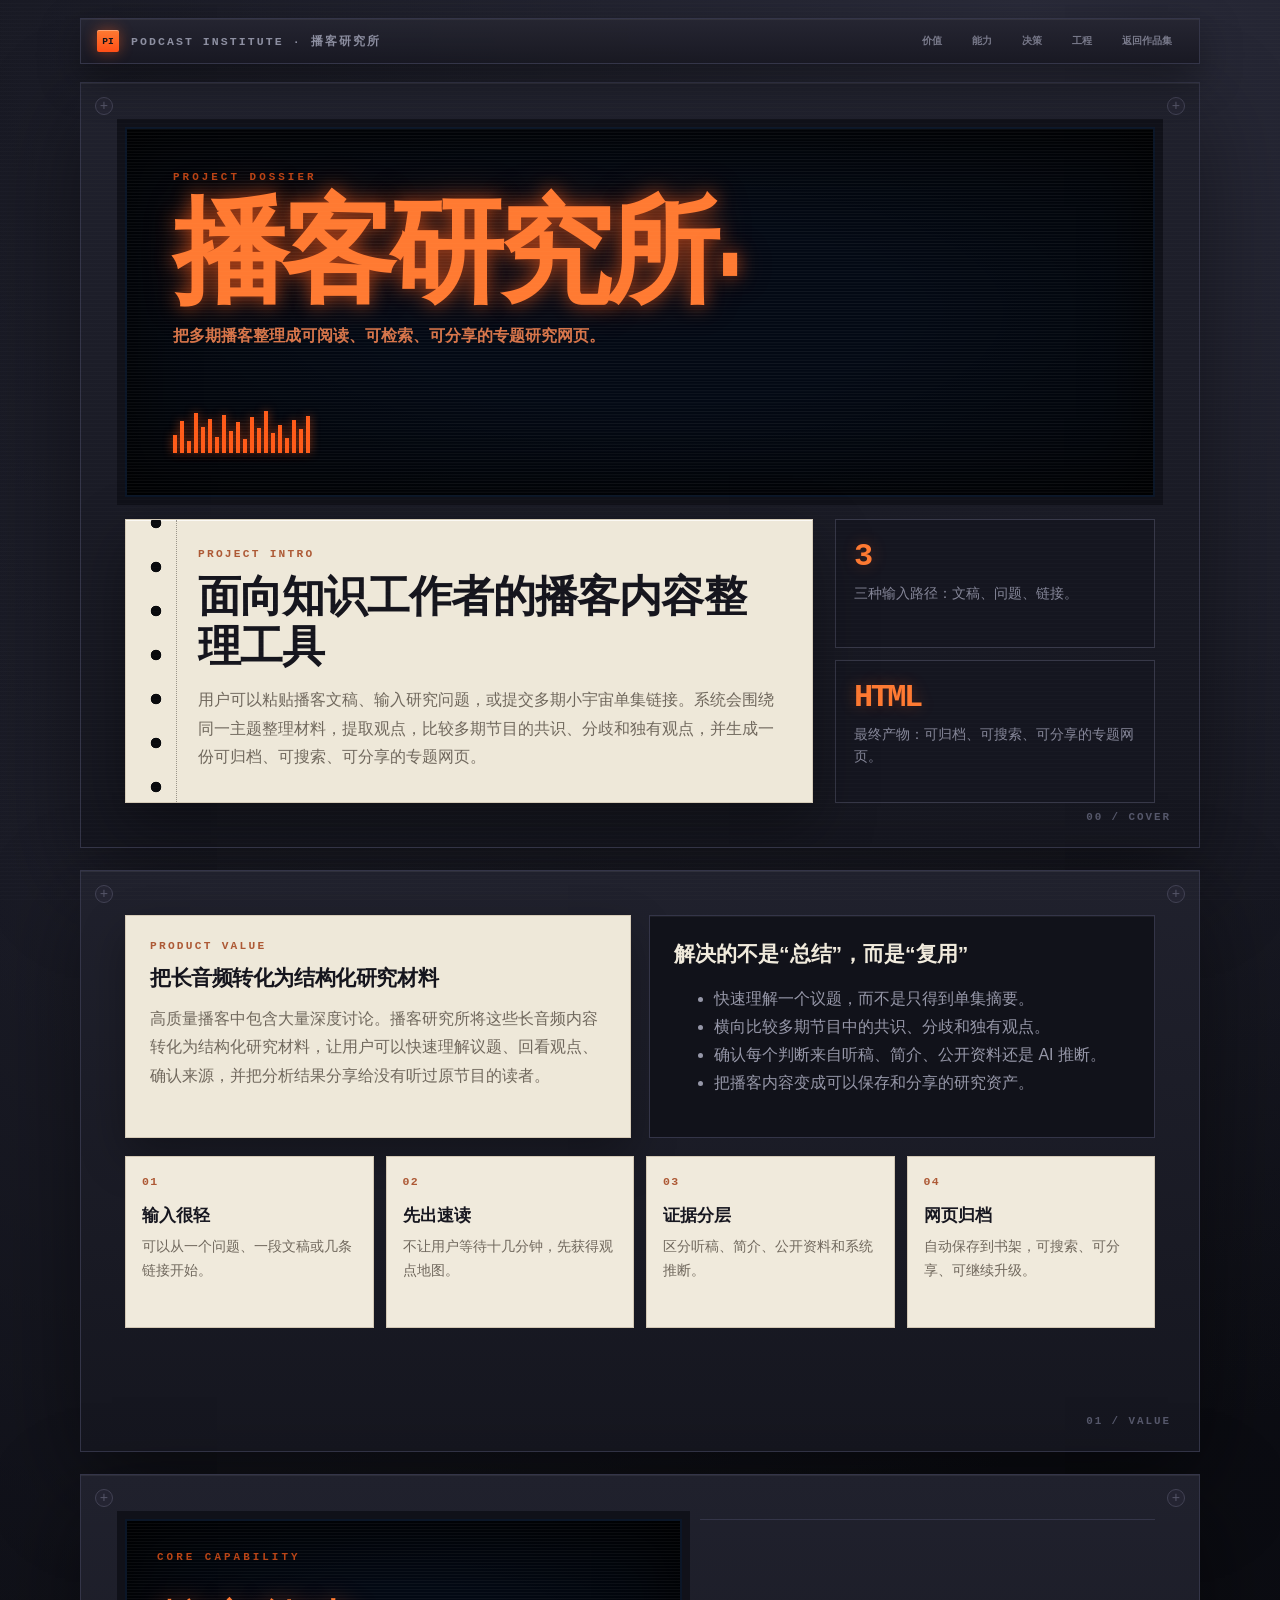
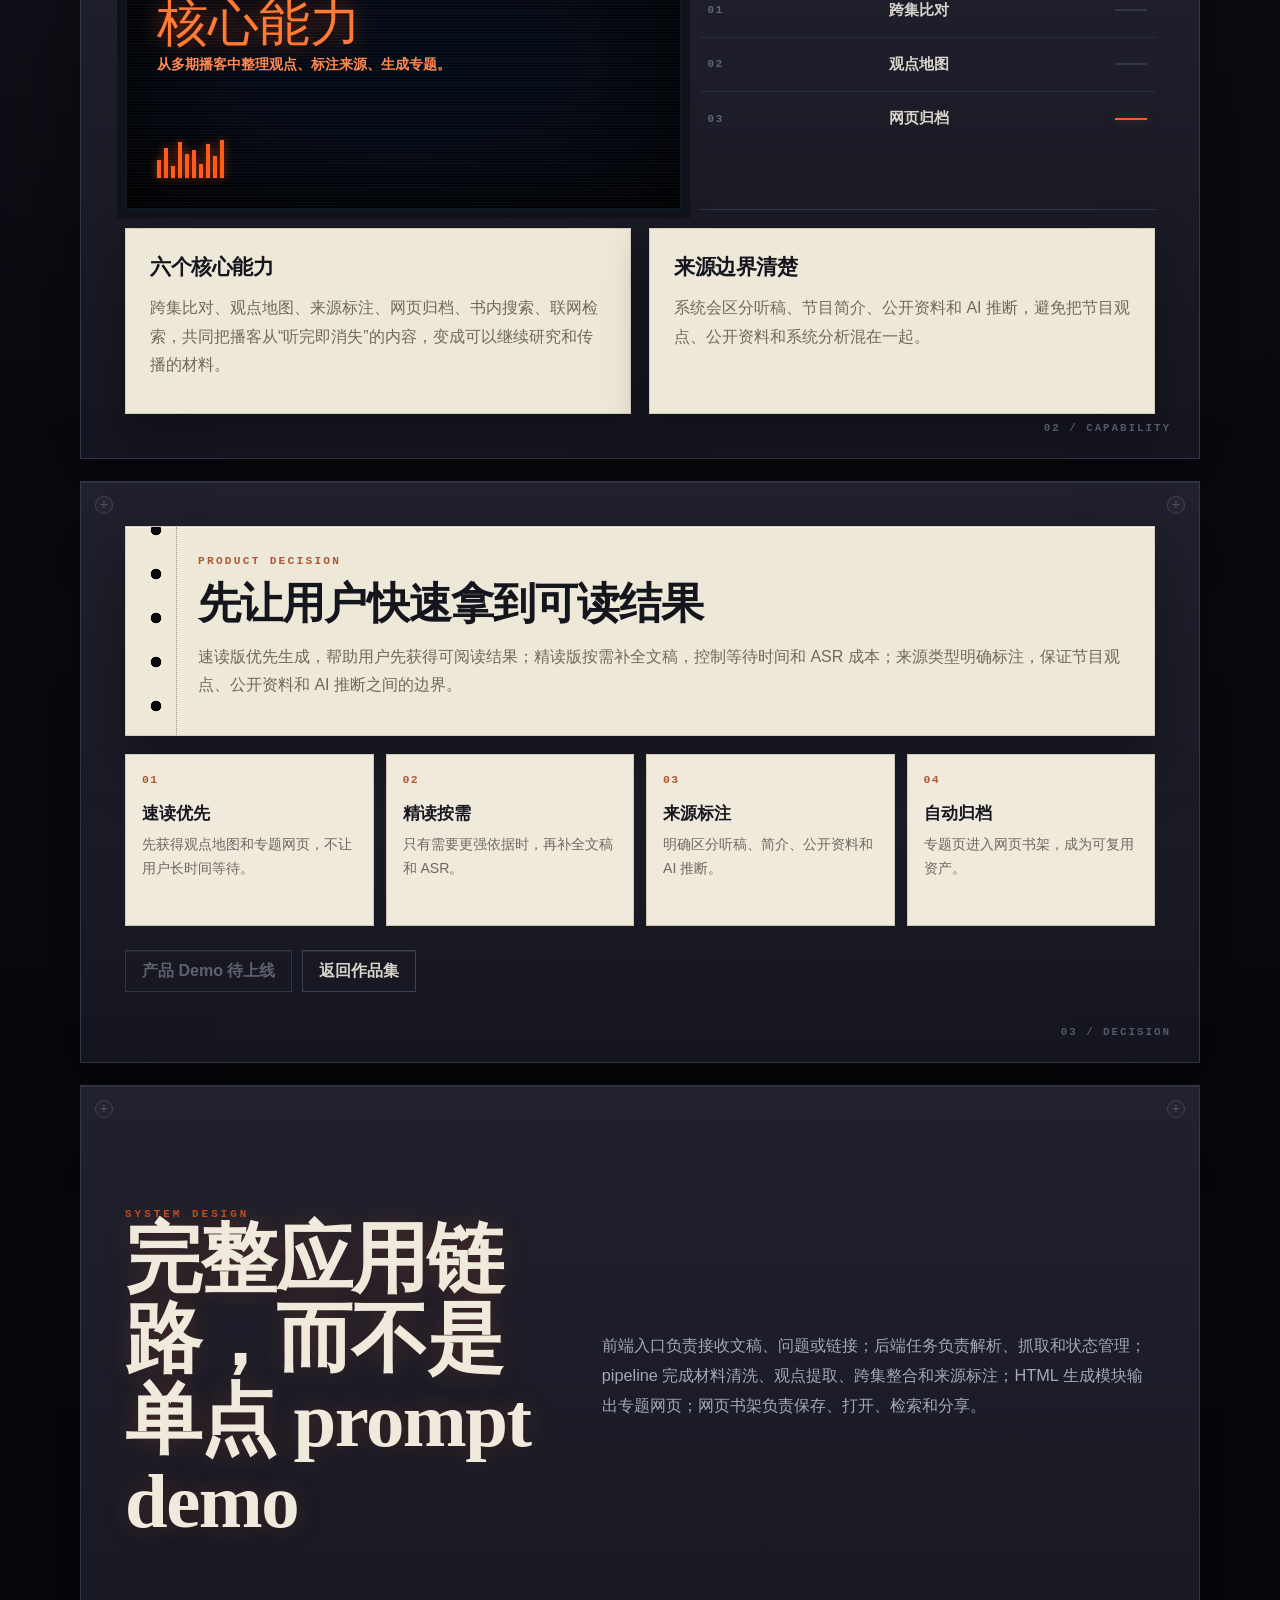
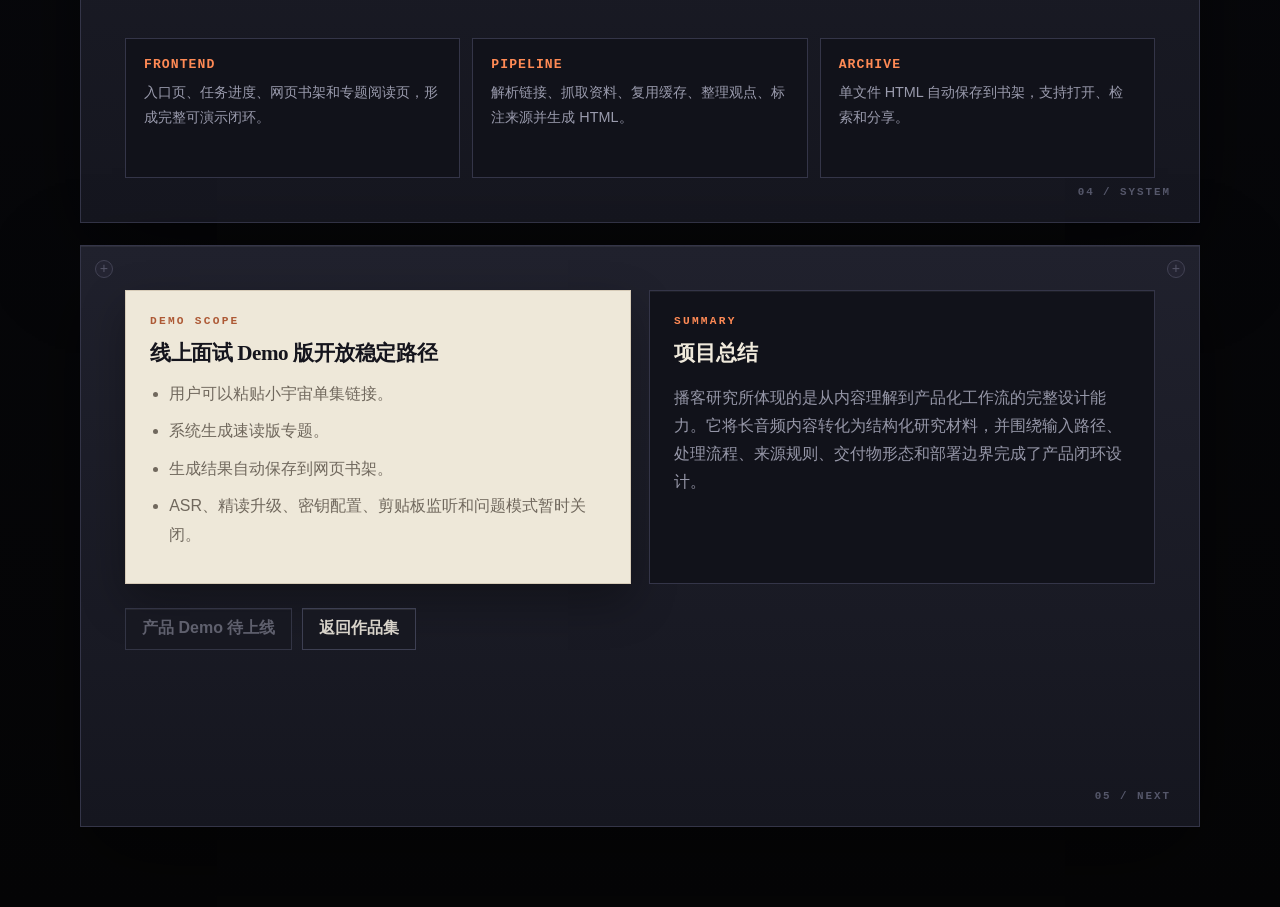
==== podcast-institute.html @ f7a34ed7 "Add Podcast Institute project page" ====
<!doctype html>
<html lang="zh-CN">
<head>
  <meta charset="utf-8">
  <meta name="viewport" content="width=device-width, initial-scale=1">
  <title>播客研究所 · 项目介绍</title>
  <style>
    :root {
      --bg:#0b0c12;
      --panel:#171822;
      --panel-2:#222331;
      --line:#343548;
      --line-soft:#252638;
      --crt:#030811;
      --orange:#ff5c1a;
      --orange-soft:#ff8a55;
      --paper:#eee8d9;
      --paper-soft:#f7f0df;
      --ink:#171720;
      --muted:#8b8c9d;
      --paper-muted:#70685d;
      --mono:"SFMono-Regular","Menlo","Monaco","Consolas","Courier New",monospace;
      --sans:"PingFang SC","Noto Sans SC",-apple-system,BlinkMacSystemFont,sans-serif;
      --serif:"Songti SC","Noto Serif SC","STSong",serif;
    }

    * { box-sizing:border-box }
    html { scroll-behavior:smooth }
    body {
      margin:0;
      min-height:100vh;
      color:#f0eadc;
      background:
        radial-gradient(circle at 80% 0%, #292a39 0, transparent 34%),
        radial-gradient(circle at 12% 22%, #1b1c27 0, transparent 30%),
        linear-gradient(180deg,#11121a 0,#08090e 62%,#050506 100%);
      font-family:var(--sans);
      overflow-x:hidden;
    }

    body::before {
      content:"";
      position:fixed;
      inset:0;
      pointer-events:none;
      background:
        repeating-linear-gradient(0deg, rgba(255,255,255,.025) 0 1px, transparent 1px 4px),
        radial-gradient(ellipse at center, transparent 35%, rgba(0,0,0,.42) 100%);
      mix-blend-mode:screen;
      opacity:.5;
      z-index:10;
    }

    a { color:inherit }

    .deck-shell {
      width:min(1120px, calc(100% - 32px));
      margin:0 auto;
      padding:18px 0 80px;
    }

    .topbar {
      position:sticky;
      top:12px;
      z-index:20;
      display:flex;
      align-items:center;
      justify-content:space-between;
      gap:16px;
      min-height:46px;
      padding:0 16px;
      border:1px solid var(--line);
      background:linear-gradient(180deg,rgba(38,38,50,.94),rgba(24,24,34,.94));
      backdrop-filter:blur(14px);
      box-shadow:0 14px 40px rgba(0,0,0,.38), inset 0 1px 0 rgba(255,255,255,.06);
    }

    .brand {
      display:flex;
      align-items:center;
      gap:12px;
      min-width:0;
      color:#8d8fa1;
      font:900 .72rem var(--mono);
      letter-spacing:.18em;
      text-transform:uppercase;
    }

    .brand-mark {
      display:grid;
      place-items:center;
      width:22px;
      height:22px;
      border-radius:2px;
      color:#12131a;
      background:linear-gradient(180deg,#ff7a32,#ff4f17);
      box-shadow:0 0 14px rgba(255,92,26,.46), inset 0 1px 0 rgba(255,255,255,.32);
      font:900 .6rem var(--mono);
      letter-spacing:0;
    }

    .nav {
      display:flex;
      align-items:center;
      gap:8px;
      color:#797a8b;
      font:900 .65rem var(--mono);
    }

    .nav a {
      padding:7px 10px;
      border:1px solid transparent;
      text-decoration:none;
      white-space:nowrap;
    }

    .nav a:hover {
      border-color:#444658;
      color:#ff8a55;
    }

    .slides {
      display:grid;
      gap:22px;
      margin-top:18px;
    }

    .slide {
      position:relative;
      min-height:580px;
      border:1px solid var(--line);
      background:linear-gradient(180deg,#20212d,#15161f);
      box-shadow:0 32px 90px rgba(0,0,0,.46), inset 0 1px 0 rgba(255,255,255,.06);
      overflow:hidden;
    }

    .slide::before,
    .slide::after {
      content:"+";
      position:absolute;
      top:14px;
      display:grid;
      place-items:center;
      width:16px;
      height:16px;
      border:1px solid #424254;
      border-radius:50%;
      color:#555568;
      background:#242432;
      font:400 14px var(--mono);
      z-index:2;
    }

    .slide::before { left:14px }
    .slide::after { right:14px }

    .slide-inner {
      position:relative;
      z-index:1;
      min-height:580px;
      padding:44px;
    }

    .screen {
      position:relative;
      border:2px solid #0b1627;
      background:#030914;
      box-shadow:inset 0 0 64px rgba(0,0,0,.92), 0 0 0 8px #101119;
      overflow:hidden;
    }

    .screen::before {
      content:"";
      position:absolute;
      inset:0;
      pointer-events:none;
      background:
        repeating-linear-gradient(0deg, transparent 0 2px, rgba(255,255,255,.04) 2px 3px),
        radial-gradient(ellipse at center, transparent 35%, rgba(0,0,0,.72) 100%);
      z-index:3;
    }

    .kicker {
      position:relative;
      z-index:4;
      color:var(--orange);
      font:900 .68rem var(--mono);
      letter-spacing:.28em;
      text-transform:uppercase;
      opacity:.72;
    }

    .hero-screen {
      min-height:358px;
      padding:42px 46px;
    }

    .hero-title {
      position:relative;
      z-index:4;
      max-width:720px;
      margin:16px 0 0;
      color:#ff7a32;
      font-family:var(--serif);
      font-size:clamp(3.2rem, 9vw, 7.2rem);
      line-height:.92;
      letter-spacing:-.06em;
      text-shadow:0 0 18px rgba(255,92,26,.62), 0 0 40px rgba(255,92,26,.22);
    }

    .hero-title span {
      animation:cursorBlink 1.1s steps(1) infinite;
      font-size:.42em;
      margin-left:.08em;
      vertical-align:.18em;
    }

    .hero-sub {
      position:relative;
      z-index:4;
      margin:18px 0 0;
      max-width:560px;
      color:#ff8a55;
      font-weight:800;
      line-height:1.65;
      opacity:.84;
    }

    .signal {
      position:relative;
      z-index:4;
      display:flex;
      align-items:end;
      gap:3px;
      height:60px;
      margin-top:44px;
    }

    .signal i {
      width:4px;
      min-height:8px;
      background:#ff5c1a;
      box-shadow:0 0 10px rgba(255,92,26,.6);
      animation:bar 840ms ease-in-out infinite alternate;
    }

    .signal i:nth-child(2n) { animation-duration:620ms }
    .signal i:nth-child(3n) { animation-duration:1120ms }

    .hero-grid {
      display:grid;
      grid-template-columns:1fr 320px;
      gap:22px;
      margin-top:22px;
    }

    .receipt {
      position:relative;
      background:var(--paper);
      color:var(--ink);
      border:1px solid #d5cbb8;
      box-shadow:0 24px 56px rgba(0,0,0,.36), inset 0 1px 0 rgba(255,255,255,.75);
      padding:28px 30px 30px 72px;
      min-height:210px;
    }

    .receipt::before {
      content:"";
      position:absolute;
      left:24px;
      top:0;
      bottom:0;
      width:12px;
      background:radial-gradient(circle,#090a0d 0 5px,transparent 5.6px) center 25px/12px 44px repeat-y;
    }

    .receipt::after {
      content:"";
      position:absolute;
      left:50px;
      top:0;
      bottom:0;
      border-left:1px dotted rgba(55,50,44,.46);
    }

    .receipt > * { position:relative; z-index:1 }

    .receipt h2,
    .paper-card h3,
    .statement h2 {
      margin:0;
      font-family:var(--serif);
      font-weight:800;
      letter-spacing:-.02em;
      color:#15151d;
    }

    .receipt h2 {
      font-size:clamp(1.7rem,4vw,2.7rem);
      line-height:1.15;
    }

    .receipt p {
      color:var(--paper-muted);
      line-height:1.8;
      margin:14px 0 0;
    }

    .receipt-label,
    .section-no {
      color:#ad5935;
      font:900 .7rem var(--mono);
      letter-spacing:.2em;
      text-transform:uppercase;
      margin-bottom:12px;
    }

    .metric-stack {
      display:grid;
      gap:12px;
    }

    .metric {
      border:1px solid #373848;
      background:#151620;
      padding:18px;
      min-height:112px;
    }

    .metric strong {
      display:block;
      color:#ff7a32;
      font:900 2rem var(--mono);
      letter-spacing:-.08em;
      text-shadow:0 0 16px rgba(255,92,26,.28);
    }

    .metric span {
      display:block;
      color:#858698;
      margin-top:8px;
      font-size:.88rem;
      line-height:1.55;
    }

    .two-col {
      display:grid;
      grid-template-columns:1fr 1fr;
      gap:18px;
      align-items:stretch;
    }

    .paper-card {
      background:var(--paper);
      color:var(--ink);
      border:1px solid #d6cbb8;
      padding:24px;
      box-shadow:0 18px 42px rgba(0,0,0,.3);
    }

    .paper-card h3 {
      font-size:1.32rem;
      line-height:1.35;
      margin-top:0;
      margin-bottom:12px;
    }

    .paper-card p,
    .paper-card li {
      color:var(--paper-muted);
      line-height:1.8;
      margin:.55em 0;
    }

    .paper-card ul {
      padding-left:1.2em;
      margin:0;
    }

    .dark-card {
      border:1px solid #343548;
      background:#11121a;
      color:#d8d3ca;
      padding:24px;
      box-shadow:inset 0 1px 0 rgba(255,255,255,.05);
    }

    .dark-card h3 {
      margin:0 0 12px;
      color:#f0eadc;
      font-size:1.32rem;
      line-height:1.35;
    }

    .dark-card .receipt-label {
      color:#ff8a55;
    }

    .dark-card p,
    .dark-card li {
      color:#9697a8;
      line-height:1.75;
    }

    .product-flow {
      display:grid;
      grid-template-columns:repeat(4,1fr);
      gap:12px;
      margin-top:18px;
    }

    .flow-step {
      min-height:172px;
      background:#f0eadc;
      color:#171720;
      border:1px solid #d3c8b5;
      padding:18px 16px;
      position:relative;
    }

    .flow-step::before {
      content:attr(data-step);
      display:block;
      color:#ad5935;
      font:900 .72rem var(--mono);
      letter-spacing:.12em;
      margin-bottom:16px;
    }

    .flow-step strong {
      display:block;
      font-size:1.05rem;
      margin-bottom:8px;
    }

    .flow-step span {
      color:#70685d;
      font-size:.88rem;
      line-height:1.7;
    }

    .machine-demo {
      display:grid;
      grid-template-columns:1.1fr .9fr;
      gap:18px;
      align-items:stretch;
    }

    .mini-terminal {
      min-height:286px;
      padding:30px;
    }

    .terminal-title {
      position:relative;
      z-index:4;
      color:#ff7a32;
      font-family:var(--serif);
      font-size:3.2rem;
      line-height:1;
      margin:34px 0 8px;
      text-shadow:0 0 22px rgba(255,92,26,.5);
    }

    .terminal-copy {
      position:relative;
      z-index:4;
      color:#ff8a55;
      font:800 .86rem var(--sans);
    }

    .capability-list {
      display:grid;
      gap:0;
      align-content:center;
      border-top:1px solid #343548;
      border-bottom:1px solid #343548;
    }

    .capability-item {
      display:flex;
      align-items:center;
      justify-content:space-between;
      min-height:54px;
      border:0;
      border-bottom:1px solid #2b2c3c;
      background:transparent;
      color:#d8d3ca;
      font:900 .95rem var(--sans);
      box-shadow:none;
      padding:0 8px;
    }

    .capability-item:last-child {
      border-bottom:0;
    }

    .capability-item::before {
      content:attr(data-no);
      color:#626477;
      font:900 .68rem var(--mono);
      letter-spacing:.14em;
    }

    .capability-item::after {
      content:"";
      width:32px;
      height:2px;
      background:#343548;
    }

    .capability-item.is-primary::after {
      background:#ff5c1a;
      box-shadow:0 0 10px rgba(255,92,26,.35);
    }

    .architecture {
      display:grid;
      grid-template-columns:1fr 1fr 1fr;
      gap:12px;
      margin-top:18px;
    }

    .arch-node {
      border:1px solid #343548;
      background:#11121a;
      padding:18px;
      min-height:140px;
    }

    .arch-node strong {
      display:block;
      color:#ff8a55;
      margin-bottom:8px;
      font:900 .82rem var(--mono);
      letter-spacing:.08em;
      text-transform:uppercase;
    }

    .arch-node span {
      color:#9a9bad;
      line-height:1.75;
      font-size:.9rem;
    }

    .statement {
      display:grid;
      grid-template-columns:.9fr 1.1fr;
      gap:24px;
      align-items:center;
      min-height:490px;
    }

    .statement h2 {
      color:#f0eadc;
      font-size:clamp(2.4rem,6vw,4.8rem);
      line-height:1.05;
      text-shadow:0 0 26px rgba(255,92,26,.18);
    }

    .statement p {
      color:#a5a6b8;
      line-height:1.85;
      font-size:1.02rem;
    }

    .cta-row {
      display:flex;
      flex-wrap:wrap;
      gap:10px;
      margin-top:24px;
    }

    .cta {
      display:inline-flex;
      align-items:center;
      justify-content:center;
      min-height:42px;
      padding:0 16px;
      border:1px solid #ff5c1a;
      color:#ff8a55;
      background:#171821;
      text-decoration:none;
      font-weight:900;
      box-shadow:inset 0 1px 0 rgba(255,255,255,.08);
    }

    .cta.secondary {
      border-color:#3d3f52;
      color:#d8d3ca;
    }

    .cta.is-disabled {
      border-color:#3d3f52;
      color:#7b7c8b;
      cursor:default;
      opacity:.72;
      pointer-events:none;
    }

    .cta:active {
      transform:translateY(2px);
    }

    .side-index {
      position:absolute;
      right:28px;
      bottom:24px;
      color:#55576a;
      font:900 .68rem var(--mono);
      letter-spacing:.18em;
    }

    @keyframes cursorBlink {
      0%,45% { opacity:1 }
      50%,95% { opacity:0 }
      100% { opacity:1 }
    }

    @keyframes bar {
      from { height:8px; opacity:.45 }
      to { height:42px; opacity:1 }
    }

    @media (max-width: 860px) {
      .deck-shell { width:min(100% - 18px, 1120px); padding-top:10px }
      .topbar { position:relative; top:0; align-items:flex-start; flex-direction:column; padding:12px }
      .nav { width:100%; overflow:auto; padding-bottom:2px }
      .slide,
      .slide-inner { min-height:auto }
      .slide-inner { padding:26px 18px }
      .hero-grid,
      .two-col,
      .machine-demo,
      .statement { grid-template-columns:1fr }
      .product-flow,
      .architecture { grid-template-columns:1fr }
      .hero-screen { min-height:320px; padding:30px 24px }
      .hero-title { font-size:3.6rem }
      .receipt { padding:24px 22px 26px 58px }
      .statement h2 { font-size:2.6rem }
    }

    @media print {
      body { background:#fff }
      body::before,.topbar { display:none }
      .deck-shell { width:100%; padding:0 }
      .slide { break-after:page; box-shadow:none }
    }
  </style>
</head>
<body>
  <div class="deck-shell">
    <header class="topbar">
      <div class="brand"><span class="brand-mark">PI</span><span>Podcast Institute · 播客研究所</span></div>
      <nav class="nav" aria-label="项目页导航">
        <a href="#value">价值</a>
        <a href="#capability">能力</a>
        <a href="#decision">决策</a>
        <a href="#system">工程</a>
        <a href="index.html">返回作品集</a>
      </nav>
    </header>

    <main class="slides">
      <section class="slide" id="cover">
        <div class="slide-inner">
          <div class="screen hero-screen">
            <div class="kicker">PROJECT DOSSIER</div>
            <h1 class="hero-title">播客研究所<span>▮</span></h1>
            <p class="hero-sub">把多期播客整理成可阅读、可检索、可分享的专题研究网页。</p>
            <div class="signal" aria-hidden="true">
              <i style="height:18px"></i><i style="height:32px"></i><i style="height:12px"></i><i style="height:40px"></i><i style="height:26px"></i>
              <i style="height:34px"></i><i style="height:16px"></i><i style="height:38px"></i><i style="height:22px"></i><i style="height:31px"></i>
              <i style="height:14px"></i><i style="height:36px"></i><i style="height:25px"></i><i style="height:42px"></i><i style="height:20px"></i>
              <i style="height:28px"></i><i style="height:15px"></i><i style="height:33px"></i><i style="height:24px"></i><i style="height:37px"></i>
            </div>
          </div>
          <div class="hero-grid">
            <article class="receipt">
              <div class="receipt-label">PROJECT INTRO</div>
              <h2>面向知识工作者的播客内容整理工具</h2>
              <p>用户可以粘贴播客文稿、输入研究问题，或提交多期小宇宙单集链接。系统会围绕同一主题整理材料，提取观点，比较多期节目的共识、分歧和独有观点，并生成一份可归档、可搜索、可分享的专题网页。</p>
            </article>
            <div class="metric-stack">
              <div class="metric"><strong>3</strong><span>三种输入路径：文稿、问题、链接。</span></div>
              <div class="metric"><strong>HTML</strong><span>最终产物：可归档、可搜索、可分享的专题网页。</span></div>
            </div>
          </div>
          <div class="side-index">00 / COVER</div>
        </div>
      </section>

      <section class="slide" id="value">
        <div class="slide-inner">
          <div class="two-col">
            <article class="paper-card">
              <div class="receipt-label">PRODUCT VALUE</div>
              <h3>把长音频转化为结构化研究材料</h3>
              <p>高质量播客中包含大量深度讨论。播客研究所将这些长音频内容转化为结构化研究材料，让用户可以快速理解议题、回看观点、确认来源，并把分析结果分享给没有听过原节目的读者。</p>
            </article>
            <article class="dark-card">
              <h3>解决的不是“总结”，而是“复用”</h3>
              <ul>
                <li>快速理解一个议题，而不是只得到单集摘要。</li>
                <li>横向比较多期节目中的共识、分歧和独有观点。</li>
                <li>确认每个判断来自听稿、简介、公开资料还是 AI 推断。</li>
                <li>把播客内容变成可以保存和分享的研究资产。</li>
              </ul>
            </article>
          </div>
          <div class="product-flow">
            <div class="flow-step" data-step="01"><strong>输入很轻</strong><span>可以从一个问题、一段文稿或几条链接开始。</span></div>
            <div class="flow-step" data-step="02"><strong>先出速读</strong><span>不让用户等待十几分钟，先获得观点地图。</span></div>
            <div class="flow-step" data-step="03"><strong>证据分层</strong><span>区分听稿、简介、公开资料和系统推断。</span></div>
            <div class="flow-step" data-step="04"><strong>网页归档</strong><span>自动保存到书架，可搜索、可分享、可继续升级。</span></div>
          </div>
          <div class="side-index">01 / VALUE</div>
        </div>
      </section>

      <section class="slide" id="capability">
        <div class="slide-inner">
          <div class="machine-demo">
            <div class="screen mini-terminal">
              <div class="kicker">CORE CAPABILITY</div>
              <div class="terminal-title">核心能力</div>
              <div class="terminal-copy">从多期播客中整理观点、标注来源、生成专题。</div>
              <div class="signal" aria-hidden="true">
                <i style="height:18px"></i><i style="height:30px"></i><i style="height:12px"></i><i style="height:36px"></i><i style="height:24px"></i>
                <i style="height:28px"></i><i style="height:14px"></i><i style="height:34px"></i><i style="height:22px"></i><i style="height:38px"></i>
              </div>
            </div>
            <div class="capability-list" aria-label="核心能力示意">
              <div class="capability-item" data-no="01">跨集比对</div>
              <div class="capability-item" data-no="02">观点地图</div>
              <div class="capability-item is-primary" data-no="03">网页归档</div>
            </div>
          </div>
          <div class="two-col" style="margin-top:18px">
            <article class="paper-card">
              <h3>六个核心能力</h3>
              <p>跨集比对、观点地图、来源标注、网页归档、书内搜索、联网检索，共同把播客从“听完即消失”的内容，变成可以继续研究和传播的材料。</p>
            </article>
            <article class="paper-card">
              <h3>来源边界清楚</h3>
              <p>系统会区分听稿、节目简介、公开资料和 AI 推断，避免把节目观点、公开资料和系统分析混在一起。</p>
            </article>
          </div>
          <div class="side-index">02 / CAPABILITY</div>
        </div>
      </section>

      <section class="slide" id="decision">
        <div class="slide-inner">
          <article class="receipt">
            <div class="receipt-label">PRODUCT DECISION</div>
            <h2>先让用户快速拿到可读结果</h2>
            <p>速读版优先生成，帮助用户先获得可阅读结果；精读版按需补全文稿，控制等待时间和 ASR 成本；来源类型明确标注，保证节目观点、公开资料和 AI 推断之间的边界。</p>
          </article>
          <div class="product-flow">
            <div class="flow-step" data-step="01"><strong>速读优先</strong><span>先获得观点地图和专题网页，不让用户长时间等待。</span></div>
            <div class="flow-step" data-step="02"><strong>精读按需</strong><span>只有需要更强依据时，再补全文稿和 ASR。</span></div>
            <div class="flow-step" data-step="03"><strong>来源标注</strong><span>明确区分听稿、简介、公开资料和 AI 推断。</span></div>
            <div class="flow-step" data-step="04"><strong>自动归档</strong><span>专题页进入网页书架，成为可复用资产。</span></div>
          </div>
          <div class="cta-row">
            <span class="cta is-disabled">产品 Demo 待上线</span>
            <a class="cta secondary" href="index.html">返回作品集</a>
          </div>
          <div class="side-index">03 / DECISION</div>
        </div>
      </section>

      <section class="slide" id="system">
        <div class="slide-inner">
          <div class="statement">
            <div>
              <div class="kicker">SYSTEM DESIGN</div>
              <h2>完整应用链路，而不是单点 prompt demo</h2>
            </div>
            <p>前端入口负责接收文稿、问题或链接；后端任务负责解析、抓取和状态管理；pipeline 完成材料清洗、观点提取、跨集整合和来源标注；HTML 生成模块输出专题网页；网页书架负责保存、打开、检索和分享。</p>
          </div>
          <div class="architecture">
            <div class="arch-node"><strong>Frontend</strong><span>入口页、任务进度、网页书架和专题阅读页，形成完整可演示闭环。</span></div>
            <div class="arch-node"><strong>Pipeline</strong><span>解析链接、抓取资料、复用缓存、整理观点、标注来源并生成 HTML。</span></div>
            <div class="arch-node"><strong>Archive</strong><span>单文件 HTML 自动保存到书架，支持打开、检索和分享。</span></div>
          </div>
          <div class="side-index">04 / SYSTEM</div>
        </div>
      </section>

      <section class="slide" id="next">
        <div class="slide-inner">
          <div class="two-col">
            <article class="paper-card">
              <div class="receipt-label">DEMO SCOPE</div>
              <h3>线上面试 Demo 版开放稳定路径</h3>
              <ul>
                <li>用户可以粘贴小宇宙单集链接。</li>
                <li>系统生成速读版专题。</li>
                <li>生成结果自动保存到网页书架。</li>
                <li>ASR、精读升级、密钥配置、剪贴板监听和问题模式暂时关闭。</li>
              </ul>
            </article>
            <article class="dark-card">
              <div class="receipt-label">SUMMARY</div>
              <h3>项目总结</h3>
              <p>播客研究所体现的是从内容理解到产品化工作流的完整设计能力。它将长音频内容转化为结构化研究材料，并围绕输入路径、处理流程、来源规则、交付物形态和部署边界完成了产品闭环设计。</p>
            </article>
          </div>
          <div class="cta-row">
            <span class="cta is-disabled">产品 Demo 待上线</span>
            <a class="cta secondary" href="index.html">返回作品集</a>
          </div>
          <div class="side-index">05 / NEXT</div>
        </div>
      </section>
    </main>
  </div>
</body>
</html>
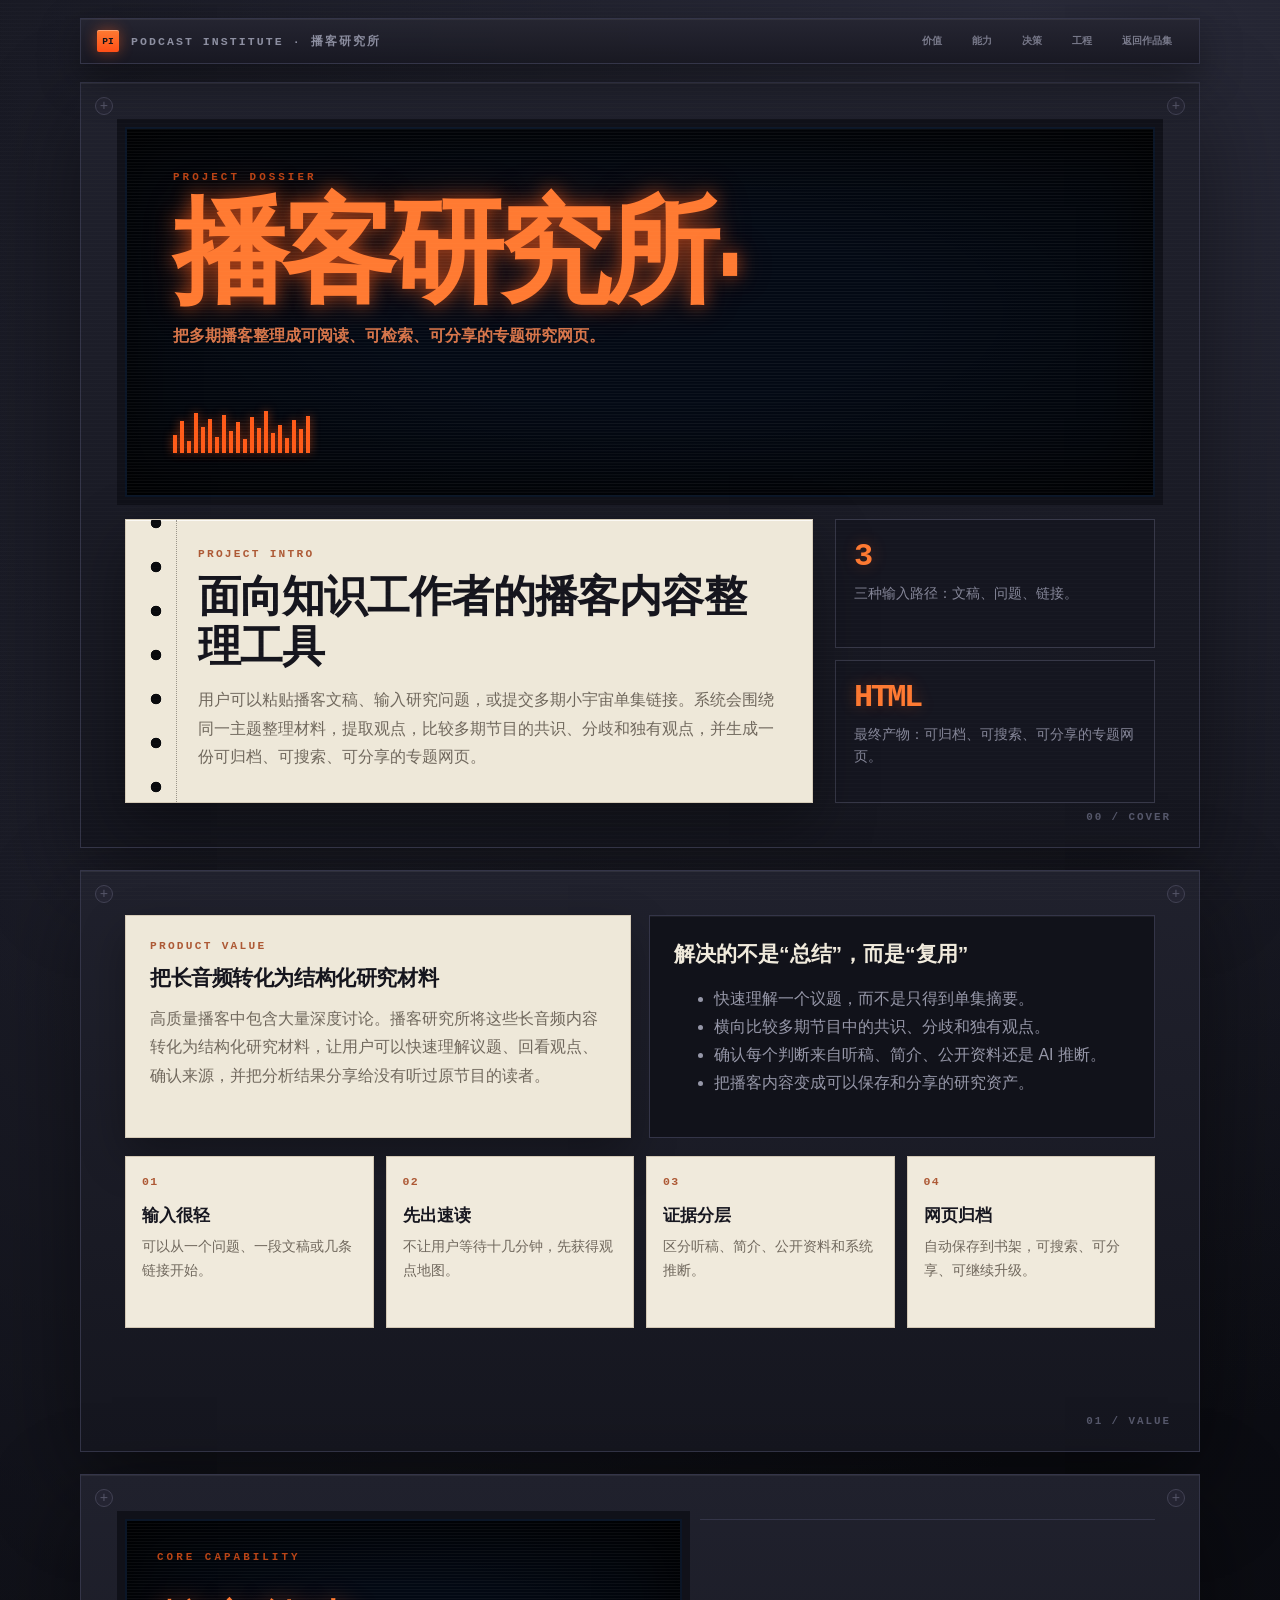
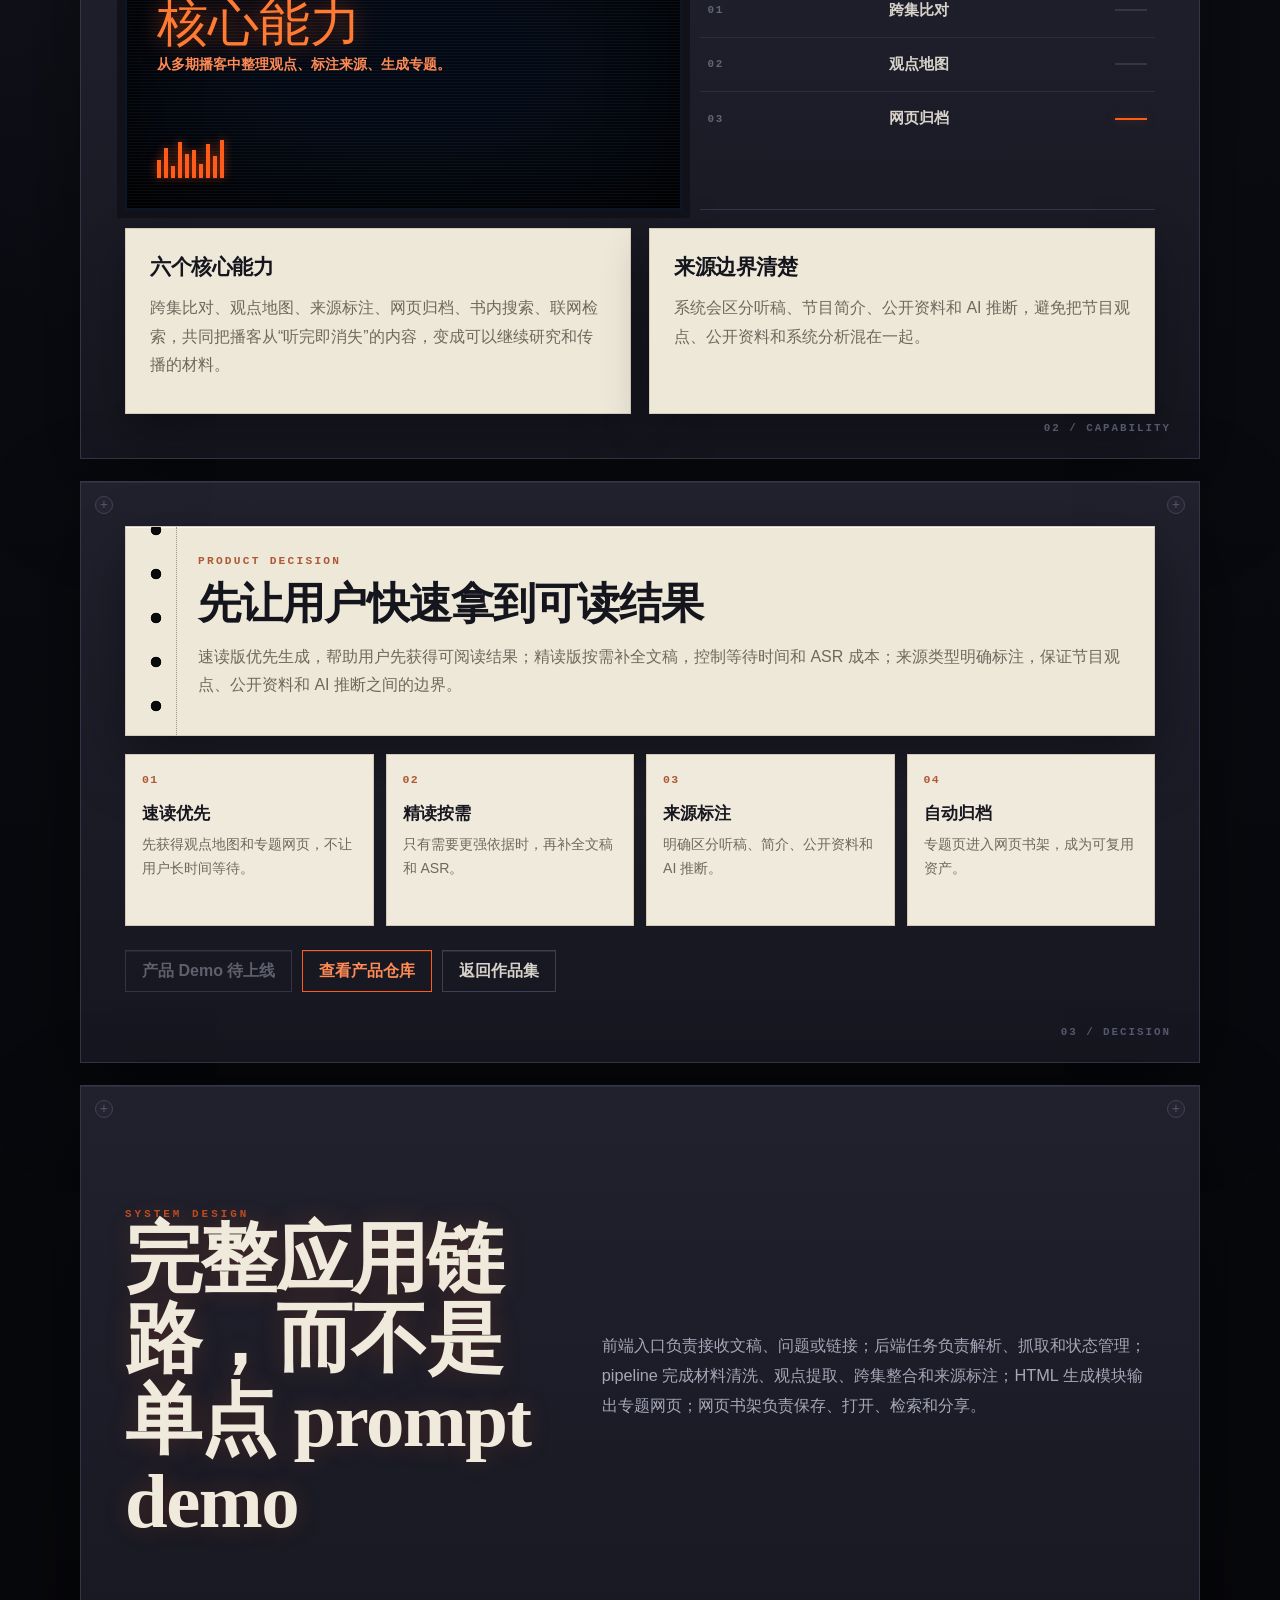
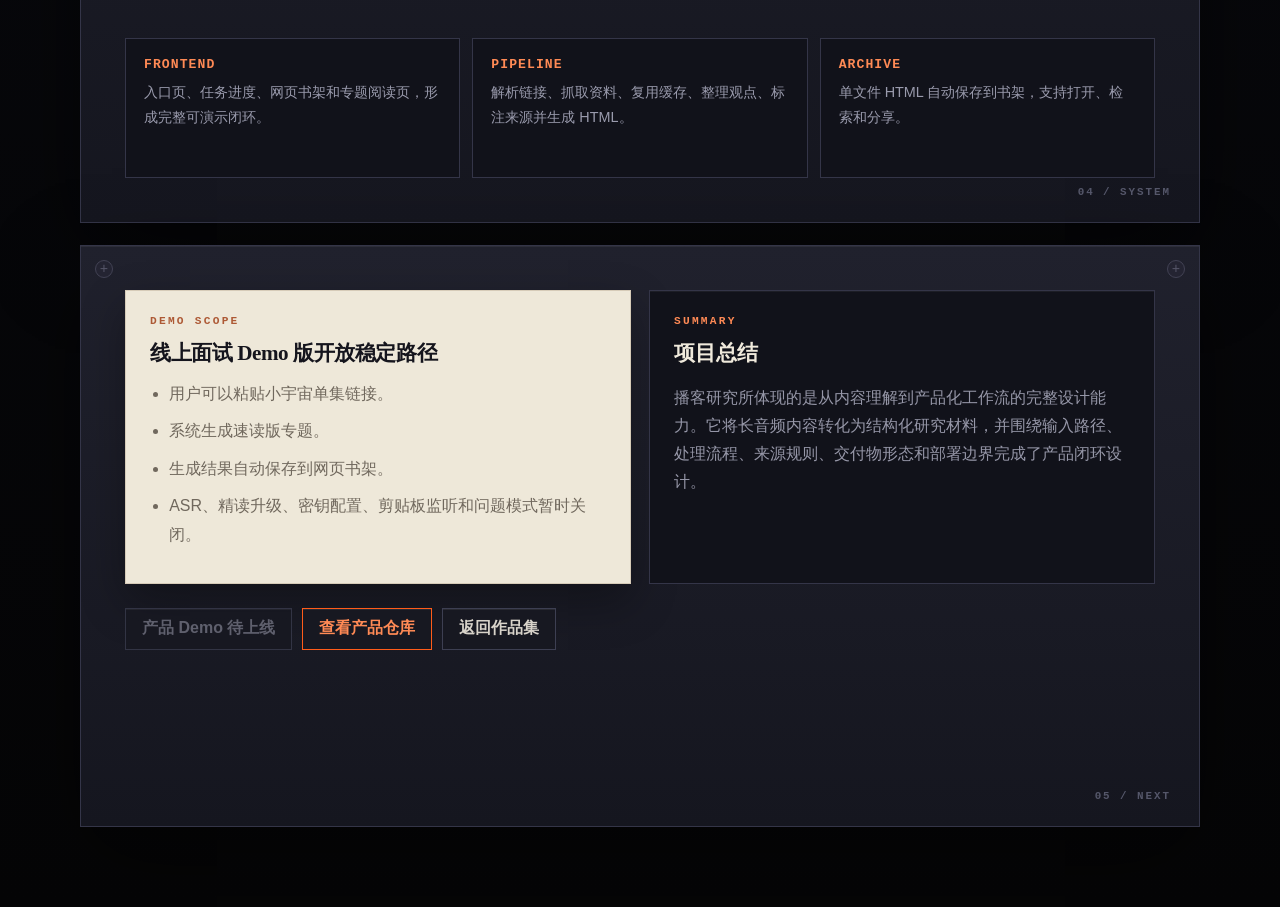
==== commit a1295980: "Link Podcast Institute repository" ====
--- a/podcast-institute.html
+++ b/podcast-institute.html
@@ -766,6 +766,7 @@
           </div>
           <div class="cta-row">
             <span class="cta is-disabled">产品 Demo 待上线</span>
+            <a class="cta" href="https://github.com/biu0716/podcast-institute-demo" target="_blank" rel="noreferrer">查看产品仓库</a>
             <a class="cta secondary" href="index.html">返回作品集</a>
           </div>
           <div class="side-index">03 / DECISION</div>
@@ -811,6 +812,7 @@
           </div>
           <div class="cta-row">
             <span class="cta is-disabled">产品 Demo 待上线</span>
+            <a class="cta" href="https://github.com/biu0716/podcast-institute-demo" target="_blank" rel="noreferrer">查看产品仓库</a>
             <a class="cta secondary" href="index.html">返回作品集</a>
           </div>
           <div class="side-index">05 / NEXT</div>
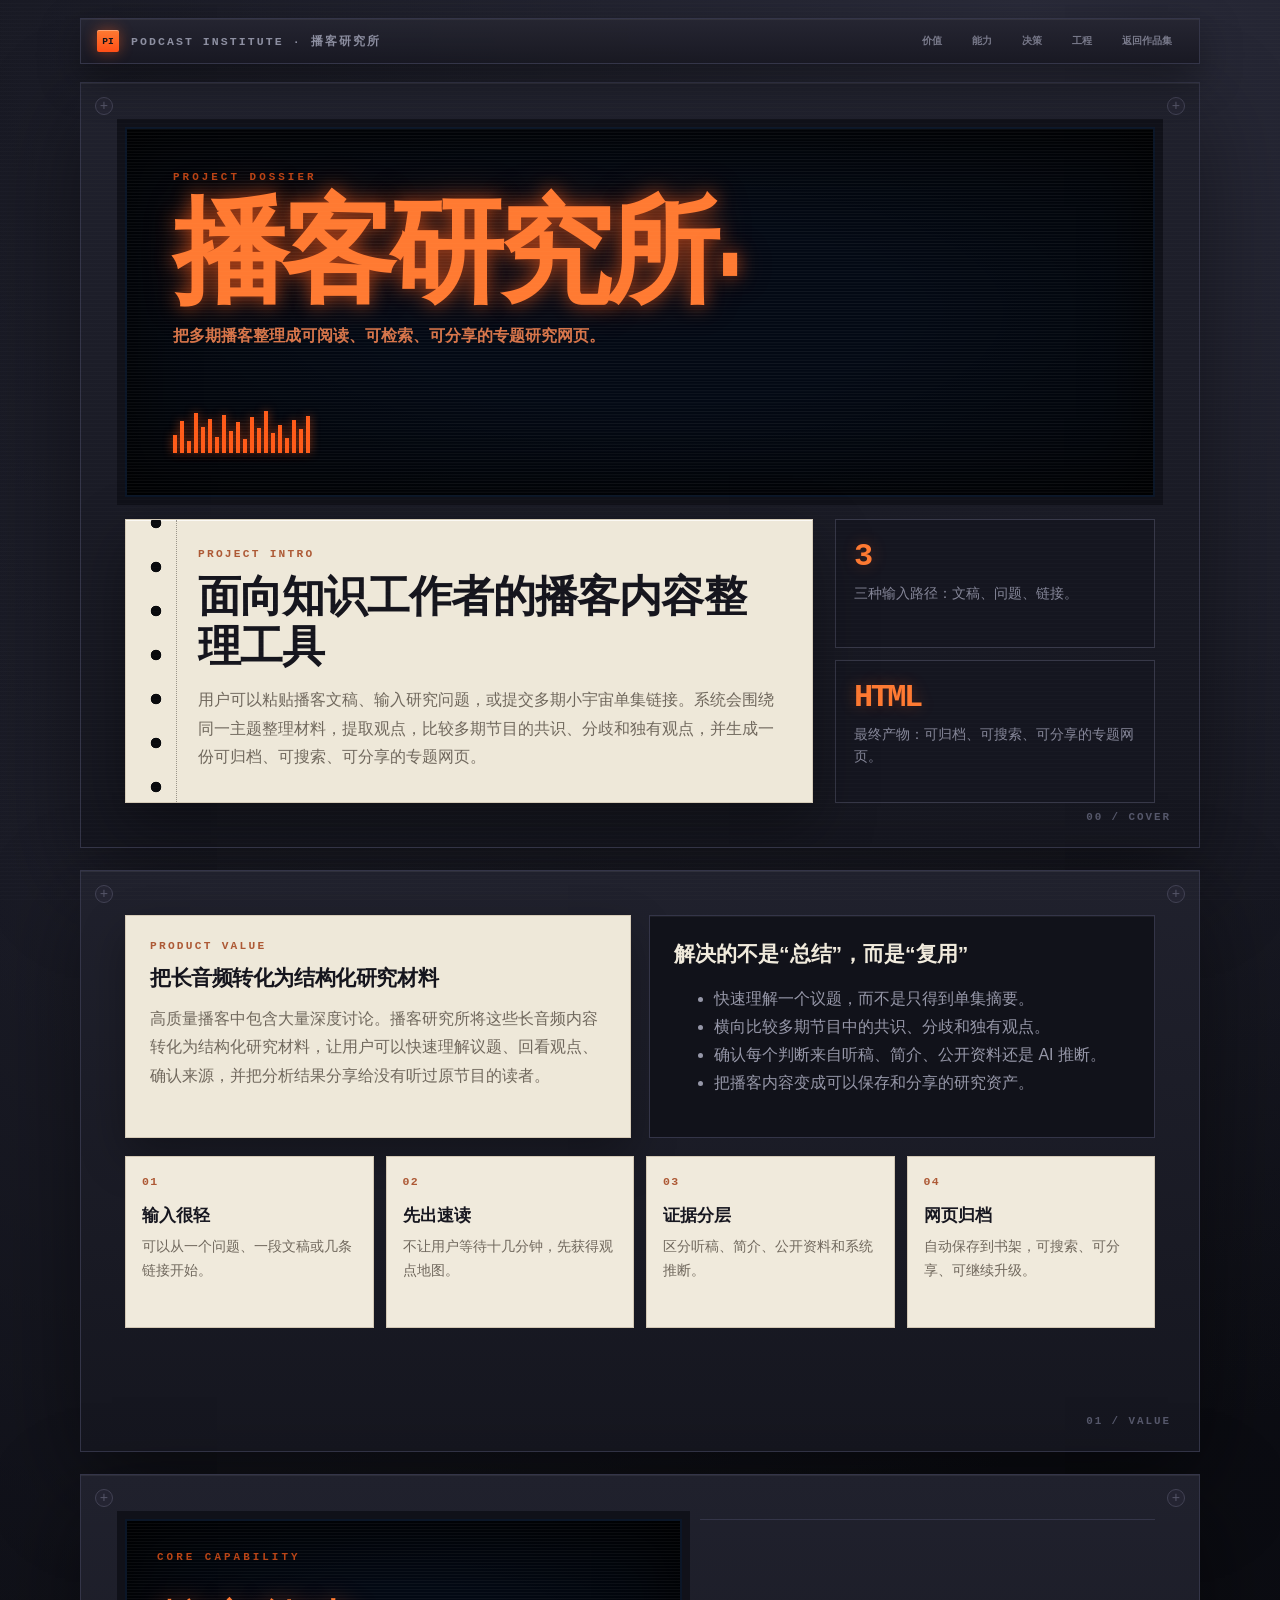
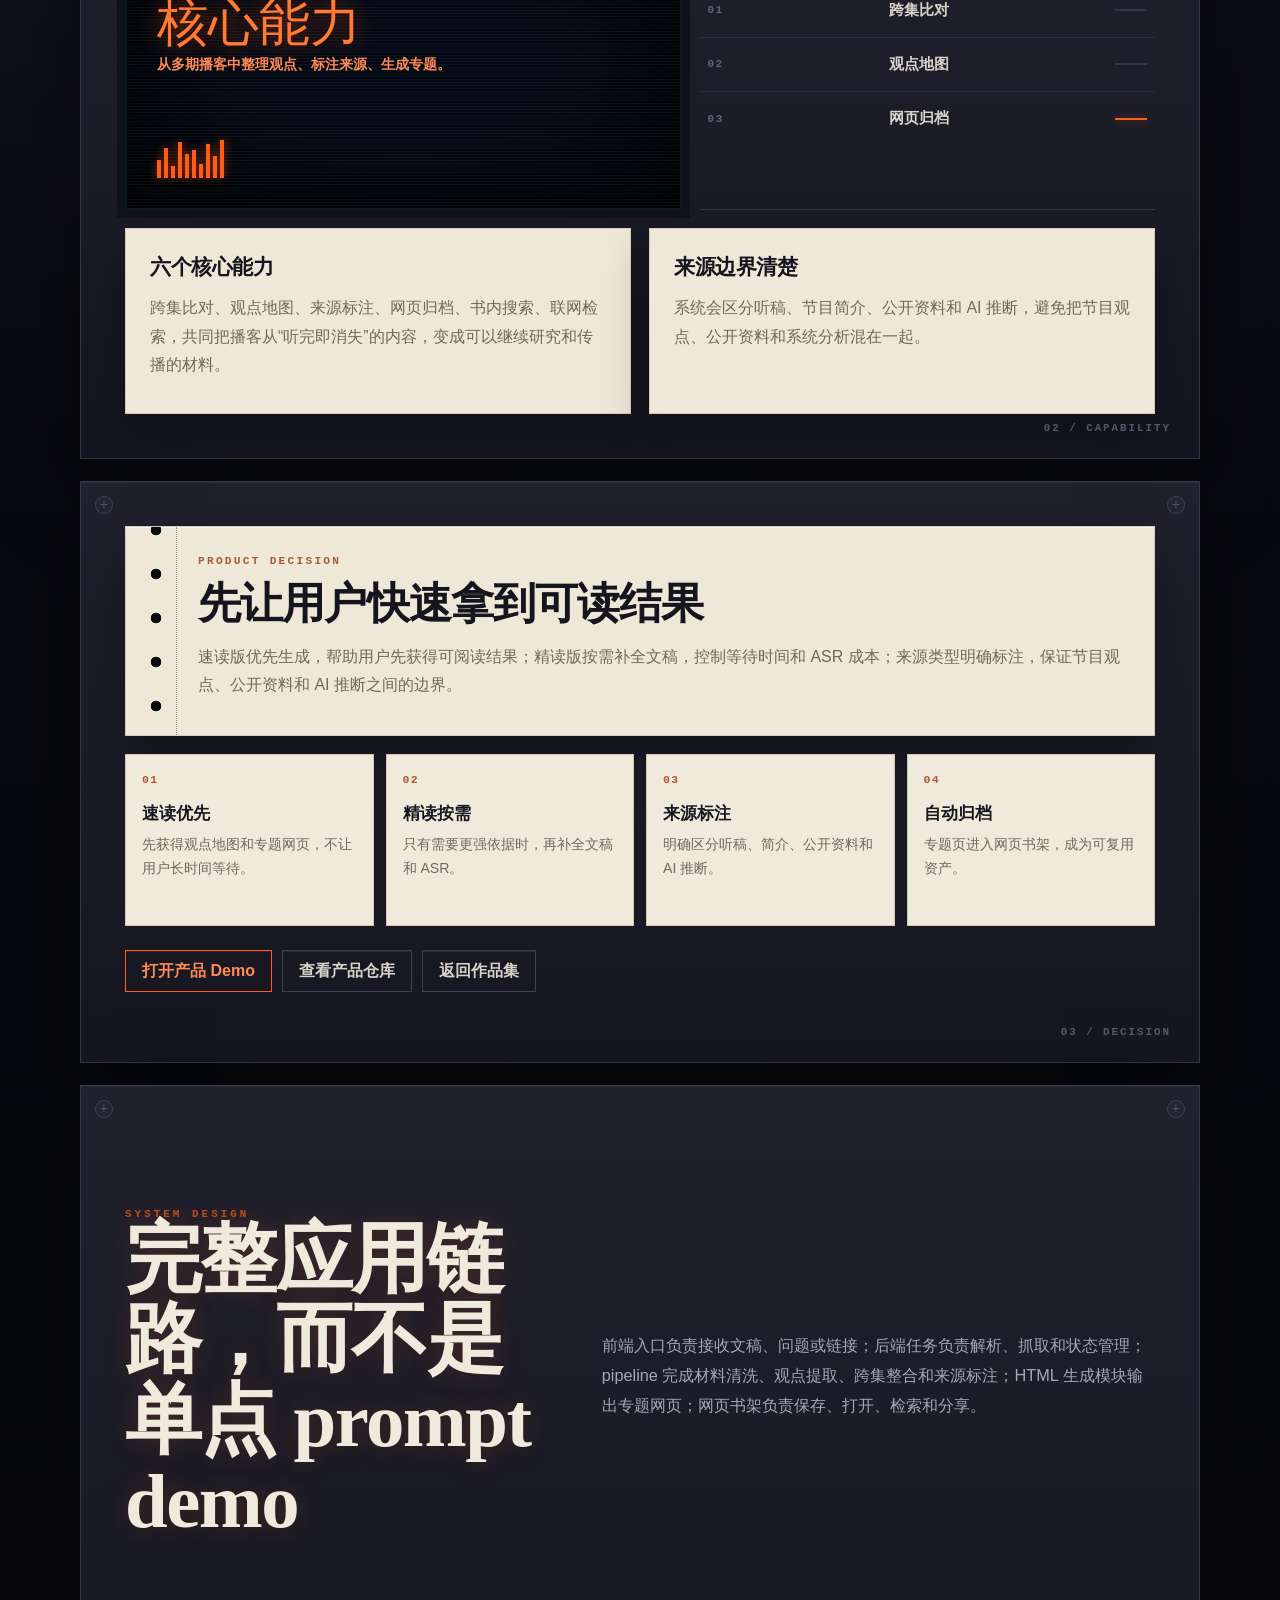
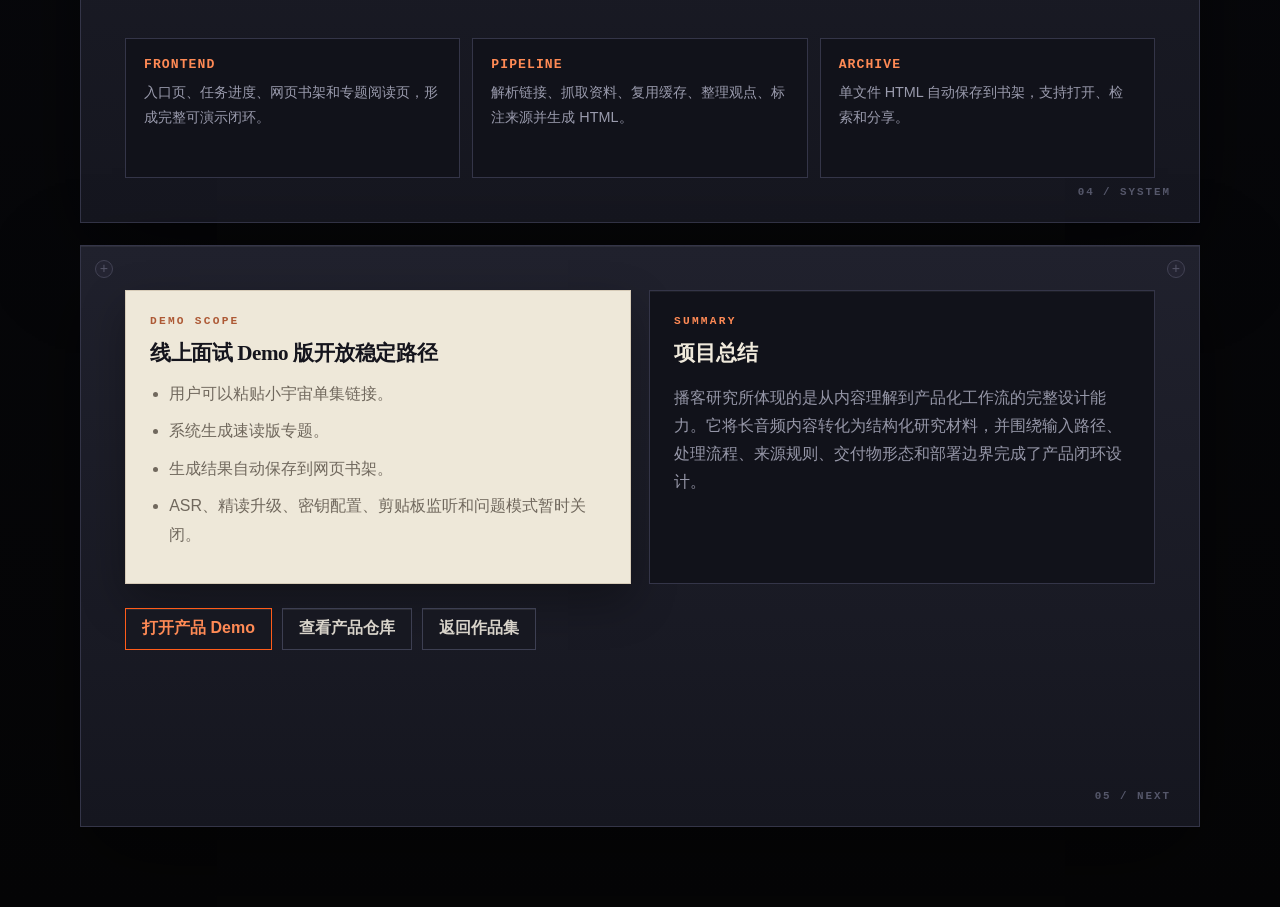
==== commit 75c0c853: "Link live Podcast Institute demo" ====
--- a/podcast-institute.html
+++ b/podcast-institute.html
@@ -765,8 +765,8 @@
             <div class="flow-step" data-step="04"><strong>自动归档</strong><span>专题页进入网页书架，成为可复用资产。</span></div>
           </div>
           <div class="cta-row">
-            <span class="cta is-disabled">产品 Demo 待上线</span>
-            <a class="cta" href="https://github.com/biu0716/podcast-institute-demo" target="_blank" rel="noreferrer">查看产品仓库</a>
+            <a class="cta" href="https://podcast-institute-demo.onrender.com" target="_blank" rel="noreferrer">打开产品 Demo</a>
+            <a class="cta secondary" href="https://github.com/biu0716/podcast-institute-demo" target="_blank" rel="noreferrer">查看产品仓库</a>
             <a class="cta secondary" href="index.html">返回作品集</a>
           </div>
           <div class="side-index">03 / DECISION</div>
@@ -811,8 +811,8 @@
             </article>
           </div>
           <div class="cta-row">
-            <span class="cta is-disabled">产品 Demo 待上线</span>
-            <a class="cta" href="https://github.com/biu0716/podcast-institute-demo" target="_blank" rel="noreferrer">查看产品仓库</a>
+            <a class="cta" href="https://podcast-institute-demo.onrender.com" target="_blank" rel="noreferrer">打开产品 Demo</a>
+            <a class="cta secondary" href="https://github.com/biu0716/podcast-institute-demo" target="_blank" rel="noreferrer">查看产品仓库</a>
             <a class="cta secondary" href="index.html">返回作品集</a>
           </div>
           <div class="side-index">05 / NEXT</div>
